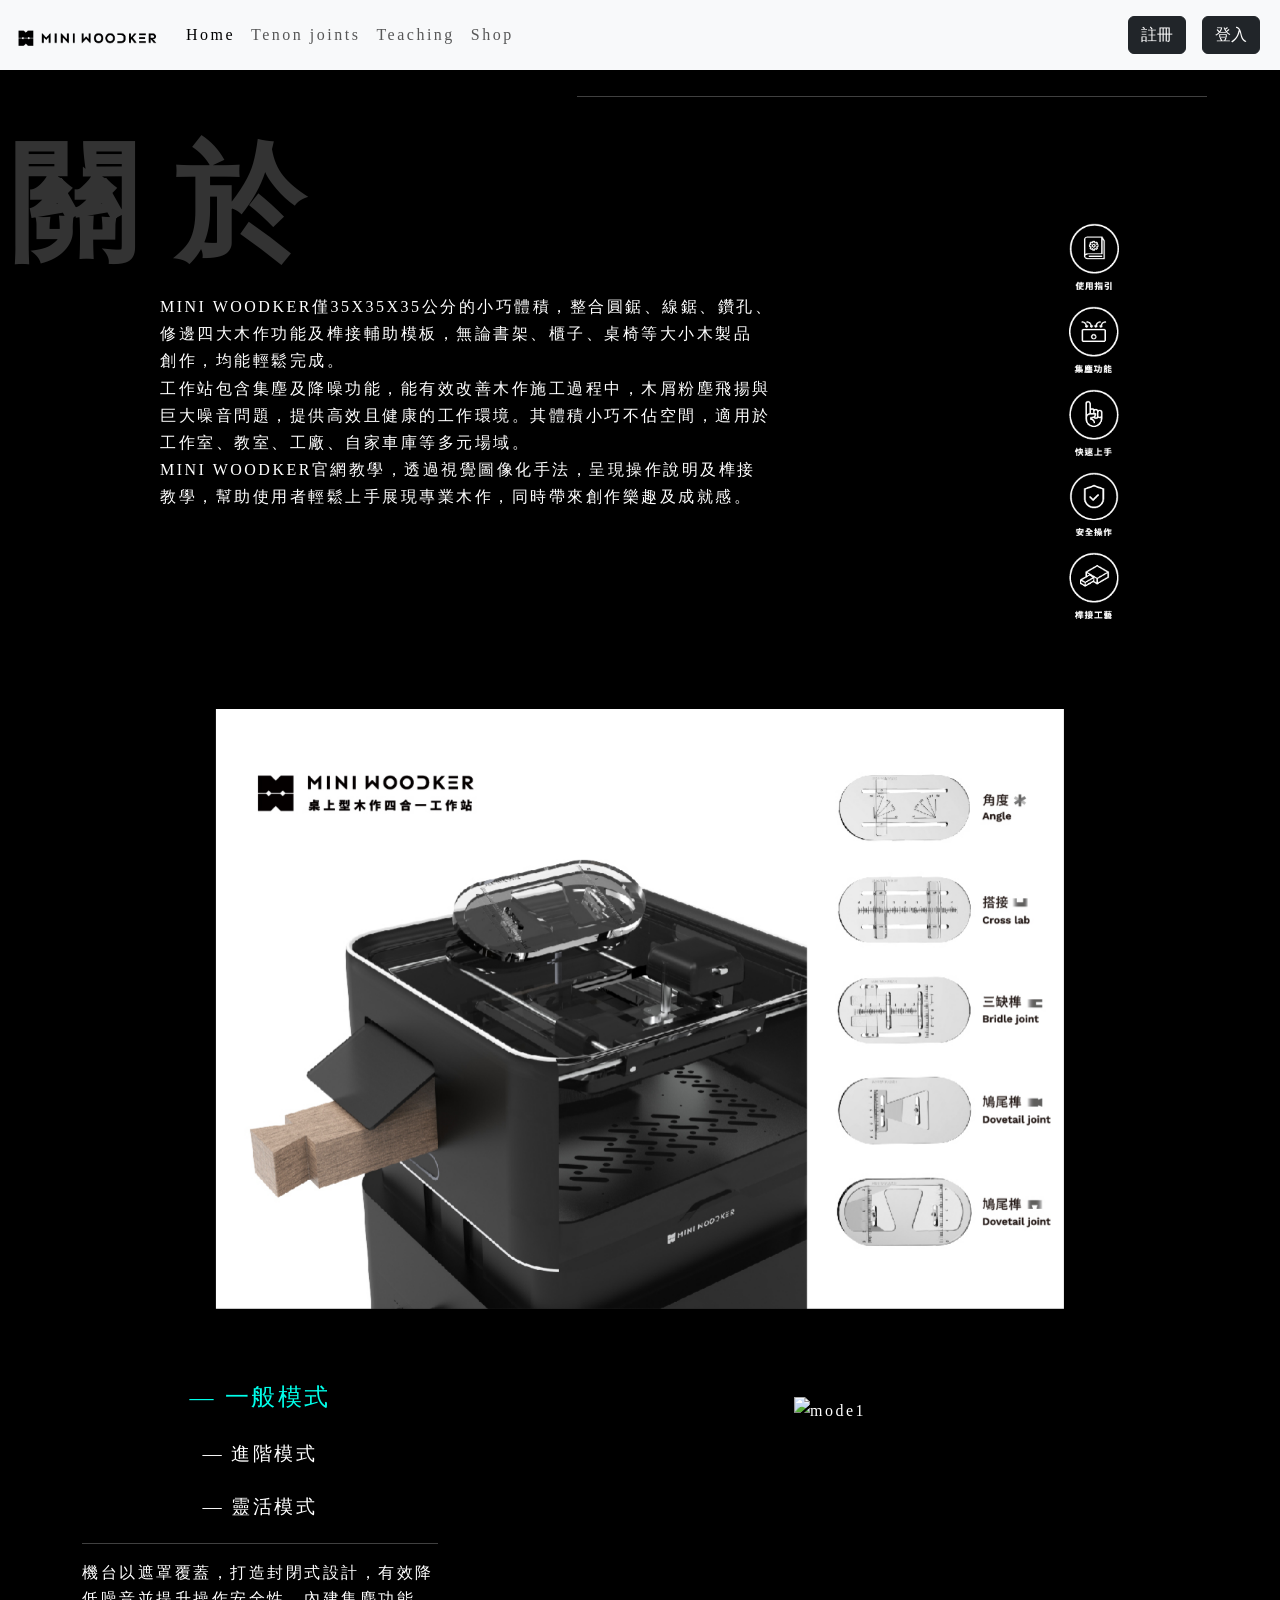
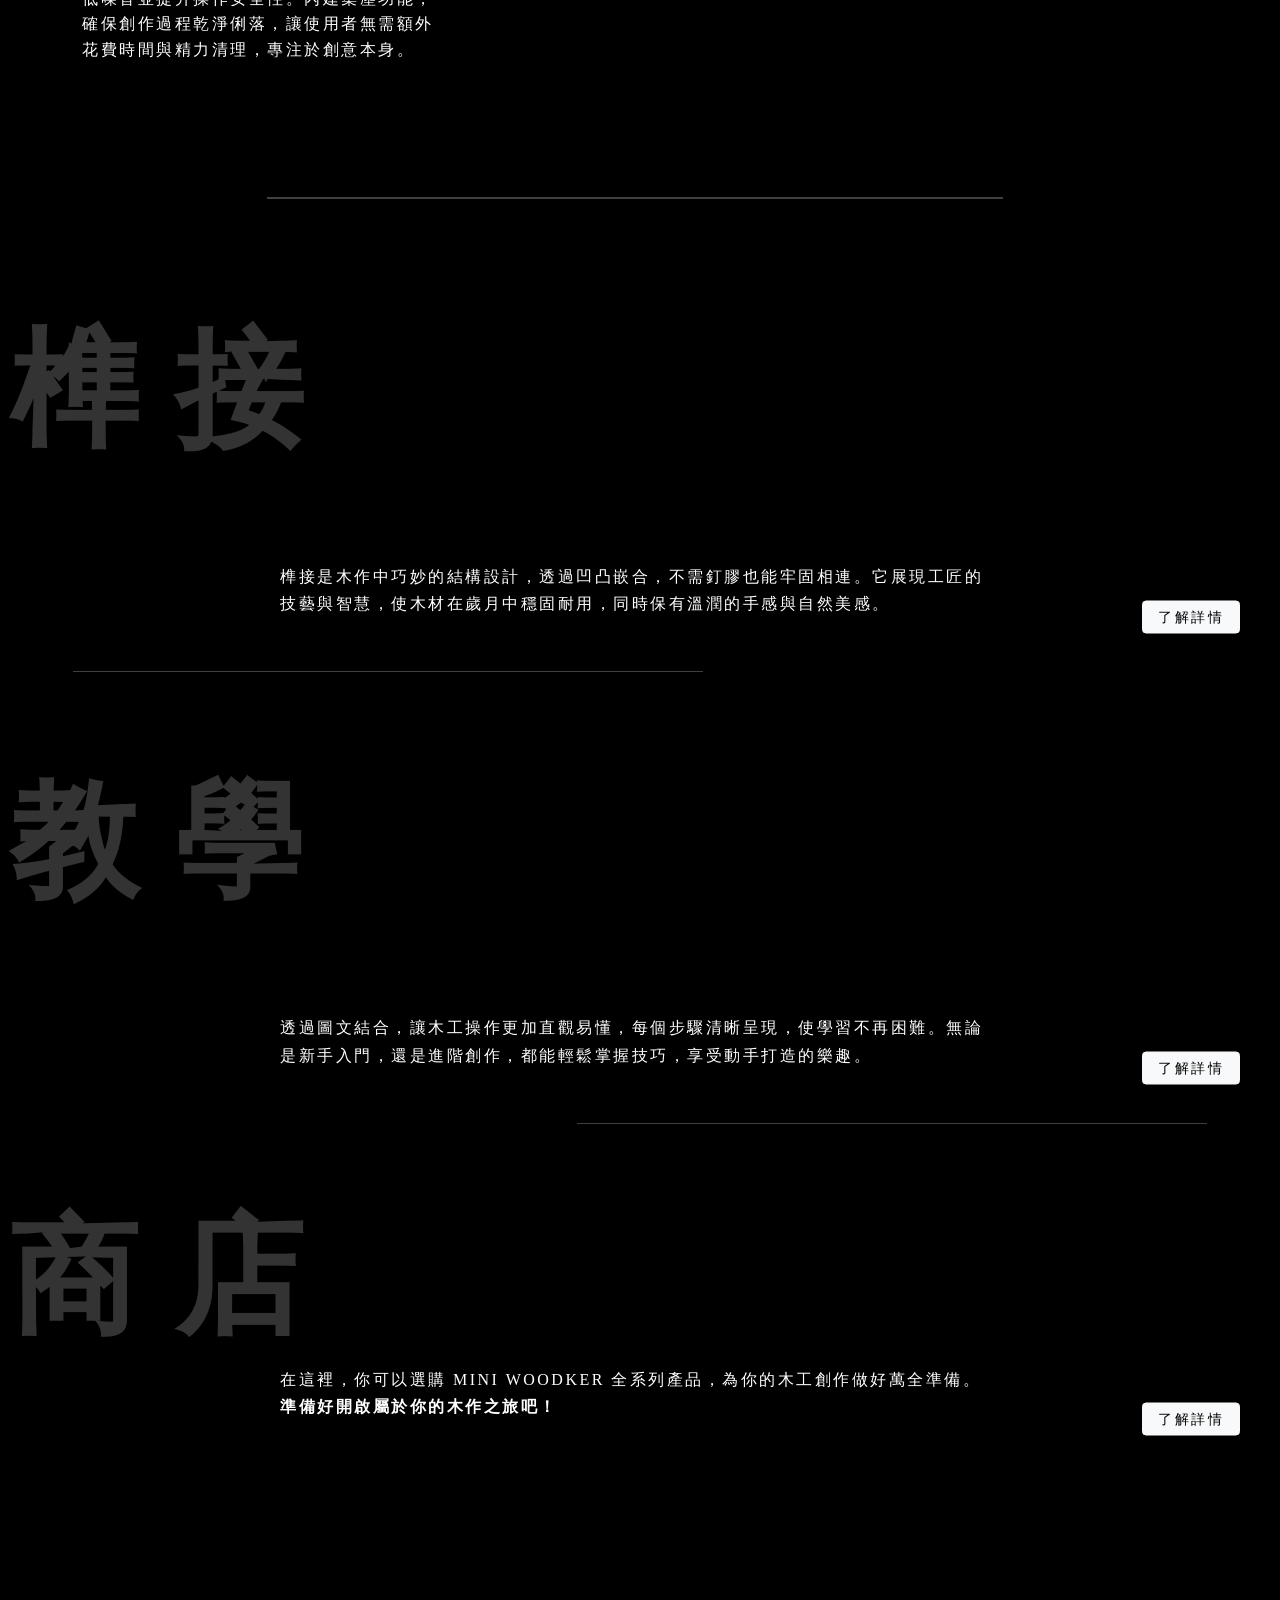
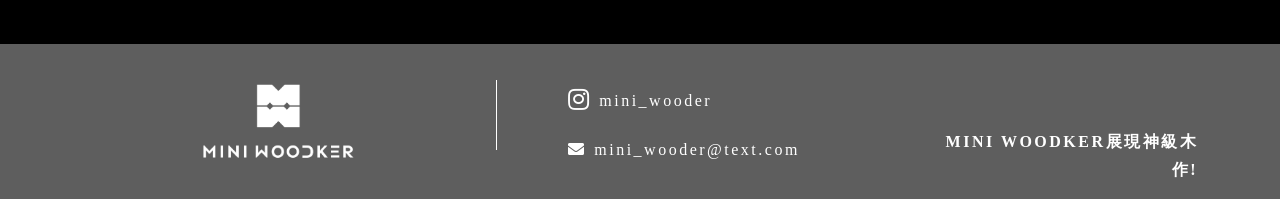
==== index.html @ f9576764 "new projects" ====
<!DOCTYPE html>
<html lang="en">

<head>
  <meta charset="UTF-8" />
  <meta name="viewport" content="width=device-width, initial-scale=1.0" />
  <title>MINI WOODKER</title>
 
  <link rel="stylesheet" href="css/bootstrap.min.css" />
  <link rel="stylesheet" href="css/all.min.css">
  <link rel="stylesheet" href="https://cdnjs.cloudflare.com/ajax/libs/font-awesome/5.15.4/css/all.min.css">
  <link rel="stylesheet" href="css/mw.css">
  <style>
    body {
     
      margin: 0;
      padding: 0;
      background-color: #000;
      color: #fff;
      letter-spacing: 2.5px;
      line-height: 1.7;
    }
    p {
    letter-spacing: 2.5px;
    line-height: 1.7;
    }

    .one-section .img {
      margin-left: 50%;
      transform: translateX(-50%);
}
    .about-section {
      position: relative;
      padding: 10px 10px;
      overflow: hidden;
    }

 
    .about-section .big-title {
      font-size: 8rem;
      font-weight: bold;
      color: rgba(255, 255, 255, 0.2);
      position: absolute;
      top: 10px;
      left: 10px;
      pointer-events: none;
      user-select: none;
    }

    .about-content {
      position: relative;
      z-index: 1;
      width: 1200px;
      margin: 2rem auto 0 auto;
    }

    .about-content p {
      line-height: 1.7;
      font-size: 1rem;
      margin-top: 6rem;
      letter-spacing: 2.5px;
      margin-bottom: 1rem;
      max-width: 1000px;
    }

    #carouselExampleFade {
      width:100%;

      max-width: 1000px;

      margin: 0 auto;

    }

    #carouselExampleFade .carousel-item {
      height: 600px;

    }

    #carouselExampleFade .carousel-item img {
      width: 100%;
      height: 100%;
      object-fit: contain;
 
    }


    .carousel-control-prev-icon,
    .carousel-control-next-icon {
      width: 30px;
      height: 30px;
    }

    .mode-menu ul {
      list-style: none;
      padding: 0;
      margin: 0;
    }

    .mode-menu li {
      margin: 20px 0;
      cursor: pointer;
      font-size: 1.2rem;
    }

    .mode-menu li:hover,
    .mode-menu li.active {
      color: #00ffea;
      font-size: 1.5rem;
    }

    .mode-content {
        position: relative;
      }

    .mode-content .mode-li-2 {
      position: absolute;
      bottom: 58px;
      right: 195px;
      width: 100%;
      margin: 0;
      border: 1px solid #fff;
    }

    .mode-content {
      flex: 1;
      padding: 40px;
      display: flex;
      flex-direction: column;
      align-items: center;
      justify-content: center;
    }

    .mode-image {
      height: 400px;
      object-fit: cover;
      margin-bottom: 20px;
    }

    .mode-text {
      bottom: 80px;
      max-width: 600px;
      text-align: center;
      line-height: 1.6;
      font-size: 1rem;
    }

    .about-section {
    margin-bottom: 0; 
    }

      .about-section + .about-section {
          margin-top: -600px; 
      }

      @media (min-width: 577px) and (max-width: 991px) {
  .big-title {
    font-size: 6rem;
    top: 30px;
    left: 30px;
  }
  .about-content p {
    font-size: 1rem;
    margin-top: 4rem;
  }
  #carouselExampleFade {
    width: 80%;
  }
  .mode-content {
    padding: 30px;
  }
}


@media (max-width: 576px) {
  .big-title {
    font-size: 4rem;
    top: 20px;
    left: 20px;
  }
  .about-content p {
    font-size: 0.9rem;
    margin-top: 2rem;
  }
  #carouselExampleFade {
    width: 90%;
  }
  .mode-content {
    padding: 20px;
  }
}
  </style>
</head>

  <body>
    <nav class="navbar navbar-expand-lg bg-light">
      <div class="container-fluid">
        <a class="navbar-brand" href="#">
          <img src="img/logo-01.png" alt="Bootstrap" width="150" height="28" />
        </a>
        <button class="navbar-toggler" type="button" data-bs-toggle="collapse" data-bs-target="#navbarNav"
          aria-controls="navbarNav" aria-expanded="false" aria-label="Toggle navigation">
          <span class="navbar-toggler-icon"></span>
        </button>
        <div class="collapse navbar-collapse" id="navbarNav">
          <ul class="navbar-nav">
            <li class="nav-item">
              <a class="nav-link active" aria-current="page" href="miniwoodker_home.html">Home</a>
            </li>
            <li class="nav-item">
              <a class="nav-link text-nowrap" href="miniwoodker_tenonjoints.html">Tenon joints</a>
            </li>
            <li class="nav-item">
              <a class="nav-link" href="miniwoodker_teaching.html">Teaching</a>
            </li>
            <li class="nav-item">
              <a class="nav-link" href="miniwoodker_shop.html">Shop</a>
            </li>
            <li class="nav-item d-none" id="show_user">
              <a class="nav-link" href="miniwoodker_users.html">Account</a>
            </li>
          </ul>

          <div class="d-flex justify-content-lg-end ms-auto">
            <div class="d-inline d-none" id="show_login_name">
              <span class="text-dark me-3" id="welcome_user"> XXX </span>
              <span class="text-dark me-3" id="welcome_user"> [會員] </span>
              <span class="text-dark me-3"> welcome </span>
            </div>
          </div>
          <button class="btn btn-dark m-2" data-bs-toggle="modal" data-bs-target="#register_Modal" id="register_btn">
            註冊
          </button>
          <button class="btn btn-dark m-2" data-bs-toggle="modal" data-bs-target="#login_Modal" id="login_btn">
            登入
          </button>
          <a href="miniwoodker_car.html">
            <img src="img/shopcar.png" alt="" id="cart_btn" height="25" class="d-none m-2" />
          </a>
          <button class="btn btn-dark m-2 d-none" data-bs-toggle="modal" data-bs-target="#login_Modal" id="logout_btn">
            登出
          </button>
        </div>
      </div>
      </div>
    </nav>

    <div class="modal fade text-dark" id="register_Modal" tabindex="-1" aria-labelledby="exampleModalLabel" aria-hidden="true">
      <div class="modal-dialog    modal-lg  ">
        <div class="modal-content">
          <div class="modal-header">
            <h1 class="modal-title fs-20 ms-auto " id="exampleModalLabel"> 會員註冊 </h1>
            <button type="button" class="btn-close" data-bs-dismiss="modal" aria-label="Close"></button>
          </div>
          <div class="modal-body">

            <div class="row">

              <div class="col-6">
                <div class=" d-flex flex-column h-100  ">
                  <h5 class="mt-4">1.真實資訊 ，誠信註冊</h5>
                  <p class="ms-3">
                    為確保您能順利使用所有會員服務，請提供真實且完整的個人資料。您的帳戶資訊將僅用於本平台服務，不會外洩。
                  </p>
                  <h5 class="mt-4">2.保護帳號安全</h5>
                  <p class="ms-3">
                    請妥善保管您的帳號和密碼，避免與他人共享。若發現帳號異常或有未授權的活動，請立即與我們聯繫。
                  </p>
                  <h5 class="mt-4">3.遵守平台規範</h5>
                  <p class="ms-3">
                    註冊會員後，請遵守平台使用條款及社群規範。禁止發布違法、侵權或不當的內容，共同維護良好的網路環境。
                  </p>
                  <h5 class="mt-4">4.積極參與 ，共同成長</h5>
                  <p class="ms-3">
                    我們鼓勵會員積極參與平台活動，分享寶貴的經驗與建議，與其他會員共同成長，營造活躍且有益的社群。
                  </p>
                  <div class="form-check  form-switch mt-auto ">
                    <input type="checkbox" class="form-check-input " role="switch" id="check_term">
                    <label class="form-check-label " for="check_term"> 同意 </label>
                    <div class="   valid-feedback    " style=" width: 100%;  visibility: hidden"> "" </div>
                    <div class=" invalid-feedback    "> 未勾選會員條款 </div>
                  </div>
                </div>
              </div>

              <div class="col-6">
                <div class="mb-3">
                  <label class="form-label" for="reg_username"> 帳號 </label>
                  <input type="text" class="form-control  is-invalid" id="reg_username" name="reg_username"
                    placeholder="3~6個字數">
                  <div class="   valid-feedback " id="username_valid"> 帳號字數 符合 規定 </div>
                  <div class=" invalid-feedback " id="username_invalid"> 帳號字數 不符合 規定 </div>
                </div>

                <div class="mb-3">
                  <label class="form-label" for="reg_password"> 密碼 </label>
                  <input type="password" class="form-control  is-invalid" id="reg_password" name="reg_password"
                    placeholder="3~6個字數">
                  <div class="   valid-feedback "> 密碼 符合 規定 </div>
                  <div class=" invalid-feedback "> 密碼不符合規定 </div>
                </div>

                <div class="mb-3">
                  <label class="form-label" for="reg_repassword"> 確認密碼 </label>
                  <input type="password" class="form-control  is-invalid" id="reg_repassword" name="reg_repassword"
                    placeholder="3~6個字數">
                  <div class="   valid-feedback "> 密碼 符合 規定 </div>
                  <div class=" invalid-feedback "> 密碼不符合規定 </div>
                </div>

                <div class="mb-3">
                  <label class="form-label" for="reg_email"> e-mail </label>
                  <input type="email" class="form-control   is-invalid" id="reg_email" name="reg_email"
                    placeholder="3~8個字數">
                  <div class="   valid-feedback "> e-mail 符合 規定 </div>
                  <div class=" invalid-feedback "> e-mail不符合規定 </div>
                </div>

                <div class="mb-3">
                  <label class="form-label" for="reg_phone"> 電話 </label>
                  <input type="text" class="form-control is-invalid" id="reg_phone" name="reg_phone" />
                  <div class="valid-feedback">電話 符合 規定</div>
                  <div class="invalid-feedback">電話不符合規定</div>
                </div>

                <div class="mb-3">
                  <label class="form-label" for="select_city">縣市</label>
                  <select name="select_city" id="select_city" class="form-select form-select-lg">
                    <option value="" class="text-center" selected disabled>---選擇縣市名稱---</option>
                    <option value="">台中市</option>
                  </select>
                  <div class="valid-feedback">縣市選取正確</div>
                  <div class="invalid-feedback">請選擇縣市</div>
                </div>
                <div class="mb-3">
                  <label class="form-label" for="select_area">鄉鎮</label>
                  <select name="select_area" id="select_area" class="form-select form-select-lg">
                    <option value="" class="text-center " selected disabled>---選擇鄉鎮區名稱---</option>
                    <option value="">西屯區</option>
                  </select>
                  <div class="valid-feedback">鄉鎮選取正確</div>
                  <div class="invalid-feedback">請選擇鄉鎮</div>
                </div>
                <div class="mb-3">
                  <label class="form-label" for="reg_address">詳細地址</label>
                  <input type="text" id="reg_address" class="form-control" placeholder="X路X段X號......." value="">
                  <div class="valid-feedback">地址 符合 規定</div>
                  <div class="invalid-feedback">地址不符合規定</div>
                </div>

              </div>
            </div>


          </div>
          <div class="modal-footer">
            <button type="button" class="btn btn-secondary" data-bs-dismiss="modal"> 關閉 </button>
            <button type="button" class="btn btn-dark" id="reg_save_btn"> 儲存 </button>
          </div>
        </div>
      </div>
    </div>

    <div class="modal fade text-dark" id="login_Modal" tabindex="-1" aria-labelledby="exampleModalLabel" aria-hidden="true">
      <div class="modal-dialog">
        <div class="modal-content">
          <div class="modal-header">
            <h1 class="modal-title fs-5" id="exampleModalLabel">登入會員</h1>
            <button type="button" class="btn-close" data-bs-dismiss="modal" aria-label="Close"></button>
          </div>
          <div class="modal-body">
            <form id="login-form">
              <div class="mb-3">
                <label class="form-label" for="login_username"> 帳號 </label>
                <input type="text" class="form-control" id="login_username" name="login_username" />

                <div class="invalid-feedback">帳號「空白」</div>
              </div>

              <div class="mb-3">
                <label class="form-label" for="login_password"> 密碼 </label>
                <input type="password" class="form-control" id="login_password" name="login_password" />

                <div class="invalid-feedback">密碼「空白」</div>
              </div>
          </div>
          <div class="modal-footer">
            <button type="button" class="btn btn-light" data-bs-dismiss="modal">
              取消
            </button>
            <button type="button" class="btn btn-dark" id="login_save_btn">
              登入
            </button>
          </div>
          </form>
        </div>
      </div>
    </div>

    <div class="one-section">
      <img src="img/0227-05.png" class="w-100" alt="" style="
          object-fit: cover;
          display: block;
        
        " />
    </div>

    <section class="about-section">
      <hr style="margin-left: 45%; margin-right: 5%; border-top: 1px solid #fff;">
      <div class="big-title mt-3">關 於</div>

      <div class="about-content mt-5 mb-5">
        <div
          style="margin-top: 100px;margin-left: 10%; position: relative; display: flex; justify-content: space-between; align-items: start;" >
          <div style="width: 70%;">
            <p>
              MINI WOODKER僅35X35X35公分的小巧體積，整合圓鋸、線鋸、鑽孔、<br>
              修邊四大木作功能及榫接輔助模板，無論書架、櫃子、桌椅等大小木製品<br>
              創作，均能輕鬆完成。<br>
              工作站包含集塵及降噪功能，能有效改善木作施工過程中，木屑粉塵飛揚與<br>
              巨大噪音問題，提供高效且健康的工作環境。其體積小巧不佔空間，適用於<br>
              工作室、教室、工廠、自家車庫等多元場域。<br>
              MINI WOODKER官網教學，透過視覺圖像化手法，呈現操作說明及榫接<br>
              教學，幫助使用者輕鬆上手展現專業木作，同時帶來創作樂趣及成就感。
            </p>
          </div>

          <div class="side-icons"
            style="width: 30%; display: flex; flex-direction: column; align-items: center; margin-left: 10%; margin-top: -2%;">
            <div class="icon-item mt-5 mb-3 " >
              <img src="img/icon1.png" alt="" style="width: 50px;">
            </div>
            <div class="icon-item  mb-3">
              <img src="img/icon2.png" alt="" style="width: 50px;">
            </div>
            <div class="icon-item mb-3">
              <img src="img/icon3.png" alt="" style="width: 50px;">
            </div>
            <div class="icon-item mb-3">
              <img src="img/icon4.png" alt="" style="width: 50px;">
            </div>
            <div class="icon-item mb-3">
              <img src="img/icon5.png" alt="" style="width: 50px;">
            </div>
          </div>
        </div>

      </div>
    </section>

      <div id="carouselExampleFade" class="carousel slide carousel-fade mt-3 mb-5" data-bs-ride="carousel">
        <div class="carousel-inner">
          <div class="carousel-item active" data-bs-interval="3000">
            <img src="img/p1.jpg" class="d-block w-100" alt="...">
          </div>
          <div class="carousel-item" data-bs-interval="3000">
            <img src="img/p2.jpg" class="d-block w-100" alt="...">
          </div>
          <div class="carousel-item" data-bs-interval="3000">
            <img src="img/p3.jpg" class="d-block w-100" alt="...">
          </div>
        </div>
        <button class="carousel-control-prev m-3" type="button" data-bs-target="#carouselExampleFade" data-bs-slide="prev">
          <span class="carousel-control-prev-icon" aria-hidden="true"></span>
          <span class="visually-hidden">Previous</span>
        </button>
        <button class="carousel-control-next m-3" type="button" data-bs-target="#carouselExampleFade" data-bs-slide="next">
          <span class="carousel-control-next-icon" aria-hidden="true"></span>
          <span class="visually-hidden">Next</span>
        </button>
      </div>

      <div class="container ">
        <div class="row">
          <div class="col-12 col-md-4">
            <div class="mode-menu text-center">
              <ul>
                <li data-index="0" class="active">— 一般模式</li>
                <li data-index="1">— 進階模式</li>
                <li data-index="2">— 靈活模式</li>
              </ul>
              <hr class="mode-li-1">
            </div>
              <p id="modeText" class="mode-text mt-3" style="text-align: left">
                機台以遮罩覆蓋，打造封閉式設計，有效降低噪音並提升操作安全性。內建集塵功能，確保創作過程乾淨俐落，讓使用者無需額外花費時間與精力清理，專注於創意本身。
              </p>
            </div>

          <div class="col-12 col-md-8">
            <div class="mode-content">
              <img id="modeImage" class="img-fluid mode-image" src="img/jt.png" alt="mode1" />
              <hr class="mode-li-2">
            </div>
          </div>
          </div>
        </div>
      </div>

      <section class="about-section">
        <div class="big-title mt-3">榫 接</div>
    
        <div class="about-content">
            <div style="margin-top: 200px; display: flex; justify-content: center;">
                <div style="width: 60%; text-align: left;">
                    <p>
                        榫接是木作中巧妙的結構設計，透過凹凸嵌合，不需釘膠也能牢固相連。它展現工匠的<br>
                        技藝與智慧，使木材在歲月中穩固耐用，同時保有溫潤的手感與自然美感。
                    </p>
                </div>
                <div style="position: absolute; right: 0; top: 90%; transform: translateY(-50%);">
                  <a
                    class="btn btn-light btn-sm"
                    style="padding: 5px 15px; font-size: 14px;"
                    href="miniwoodker_tenonjoints.html"
                  >
                    了解詳情
                  </a>
                </div>
            </div>
        </div>
        <hr style="margin-right: 45%; margin-left: 5%; margin-top: 3%; border-top: 1px solid #fff;">
    </section>

    <div style="height: 10px;"></div>

    <section class="about-section">
      <div class="big-title mt-3">教 學</div>
  
      <div class="about-content">
          <div style="margin-top: 200px;  display: flex; justify-content: center;">
              <div style="width: 60%; text-align: left;">
                  <p>
                    透過圖文結合，讓木工操作更加直觀易懂，每個步驟清晰呈現，使學習不再困難。無論<br>
                    是新手入門，還是進階創作，都能輕鬆掌握技巧，享受動手打造的樂趣。<br>  
                    
                  </p>
              </div>
              <div style="position: absolute; right: 0; top: 90%; transform: translateY(-50%);">
                <a
                  class="btn btn-light btn-sm"
                  style="padding: 5px 15px; font-size: 14px;"
                  href="miniwoodker_teaching.html"
                >
                  了解詳情
                </a>
              </div>
          </div>
      </div>
      <hr style="margin-left: 45%; margin-right: 5%; margin-top: 3%; border-top: 1px solid #fff;">
  </section>
  <div style="height: 10px;"></div>

  <section class="about-section">
    <div class="big-title">商 店</div>

    <div class="about-content ">
        <div style="margin-top: 100px; display: flex; justify-content: center;">
            <div style="width: 60%; text-align: left;">
                <p>
                  在這裡，你可以選購 MINI WOODKER 全系列產品，為你的木工創作做好萬全準備。<br>
    
                  <strong>準備好開啟屬於你的木作之旅吧！</strong>
                </p>
                
            </div>
            <div style="position: absolute; right: 0; top: 90%; transform: translateY(-50%);">
              <a
                class="btn btn-light btn-sm"
                style="padding: 5px 15px; font-size: 14px;"
                href="miniwoodker_shop.html"
              >
                了解詳情
              </a>
            </div>
        </div>
    </div>  
</section>
<div style="height: 150px;"></div>

<footer class="py-3 mt-5" style="background-color: #5e5e5e; ">
  <div class="container">
    <div class="row align-items-center text-white">

      <div class="col-md-3 d-flex align-items-center justify-content-center" >
    
        <img src="img/logo-04.png" alt="MINI WOODKER" style="height: 100px; margin-left: 50%;" />
      </div>

      <div class="col-md-6 d-flex justify-content-center align-items-start">
        <div style="border-left: 1px solid #fff; height: 70px; margin: 0 1rem; "></div>

        <div style="display: flex; flex-direction: column; gap: 15px; margin-left: 10%;"> 

            <div class="d-flex align-items-center">
                <a href="https://www.instagram.com/mini_woodker/" style="color: white; text-decoration: none; font-size: 24px;">
                    <i class="fab fa-instagram me-2"></i>
                </a>
                <span>mini_wooder</span>
            </div>
    
            <div class="d-flex align-items-center">
                <i class="fa fa-envelope me-2"></i>
                <span>mini_wooder@text.com</span>
            </div>
        </div>

      </div>

      <div class="col-md-3 text-end fw-bold" style="margin-top: 6%;">
        MINI WOODKER展現神級木作!
      </div>
    </div>
  </div>
</footer>

      <script src="js/bootstrap.bundle.min.js"></script>
      <script src="js/jquery-3.7.1.min.js"></script>
      <script src="js/CityCountyData.json"></script>
      <script src="https://cdn.jsdelivr.net/npm/sweetalert2@11"></script>

      <script>
        var city;
        var select_city = false;
        var select_area = false;

        var boolean_reg_username = false;
        var boolean_reg_password = false;
        var boolean_reg_repassword = false;
        var boolean_reg_email = false;
        var boolean_reg_phone = false;
        var boolean_reg_address = false;
        var boolean_check_term = false;
        var boolean_login_username = false;
        var boolean_login_password = false;

        const modes = [
          {
            image: "img/yb.png",
            text: "機台以遮罩覆蓋，打造封閉式設計，有效降低噪音並提升操作安全性。內建集塵功能，確保創作過程乾淨俐落，讓使用者無需額外花費時間與精力清理，專注於創意本身。"
          },
          {
            image: "img/zj.png",
            text: "在一般模式下移除遮罩，為有經驗的使用者提供更開放的操作空間，挑戰更高難度的創作，讓技術與創意發揮更大的自由度。"
          },
          {
            image: "img/lh.png",
            text: "可將四款機具從主機上方拆解，獨立運作，提升操作靈活性，讓使用者根據需求自由調整，創作更加靈活自如。"
          }
        ];

        const menuItems = document.querySelectorAll(".mode-menu li");
        const modeImage = document.getElementById("modeImage");
        const modeText = document.getElementById("modeText");

        menuItems.forEach((li) => {
          li.addEventListener("click", () => {
            menuItems.forEach(item => item.classList.remove("active"));
            li.classList.add("active");

            const index = parseInt(li.dataset.index, 10);
            modeImage.src = modes[index].image;
            modeText.textContent = modes[index].text;
          });
        });

        $(function () {
          if (!getCookie("UID")) {
            $("#login_Modal").modal("hide");
          } else {
          }

          if (getCookie("UID")) {
            var json_data = {};

            json_data["UID"] = getCookie("UID");

            $.ajax({
              type: "POST",
              url: "member_control_API_v1.php?action=checkUID",
              data: JSON.stringify(json_data),

              dataType: "json",

              success: checkUID_showdata,
              error: function () {
                Swal.fire({
                  title: "UID之API有問題!",
                  confirmButtonText: "確認",
                  confirmButtonColor: "#000000",
                  icon: "error"
                });
              },
            });
          } else {
            Swal.fire({
              title: "請先登入會員!",
              confirmButtonText: "確認",
              confirmButtonColor: "#000000",
              allowOutsideClick: false,
            });
          }

          $.ajax({
            type: "GET",
            url: "js/CityCountyData.json",
            dataType: "json",
            async: false,
            success: function (data) {
              city = data;
            },
            error: function () {
              console.log("error--js/CityCountyData.json");
            },
          });

          $("#select_city").empty();
          $("#select_city").append(
            `   <option     value=" 0 "       selected     disabled    >   -- 請選擇縣市 --   </option>  `
          );
          $("#select_area").empty();
          $("#select_area").append(
            `   <option     value=" 0 "       selected     disabled    >   -- 請選擇鄉鎮 --   </option>  `
          );

          city.forEach(function (item) {
            var strHtml = `   <option     value="${item.CityName}"    >      ${item.CityName}       </option> `;

            $("#select_city").append(strHtml);
          });

          $("#select_city").change(function () {
            select_city = $(this).val();

            city.forEach(function (item) {
              if (item.CityName == select_city) {

                $("#select_area").empty();

                $("#select_area").append(
                  `<option     value=" 0 "       selected     disabled    >   -- 請選擇鄉鎮 --   </option> `
                );

                item.AreaList.forEach(function (item_2) {

                  var strhtml = `   <option     value=" ${item_2.AreaName} "  >    ${item_2.AreaName}   </option>   `;
                  $("#select_area").append(strhtml);
                });
              }
            });
          });

          $("#reg_username").bind("input propertychange", function () {
            if ($(this).val().length > 2 && $(this).val().length < 7) {

              var json_data = {};

              json_data["user_Name"] = $("#reg_username").val();

              console.log(JSON.stringify(json_data));

              $.ajax({
                type: "POST",
                url: "member_control_API_v1.php?action=checkNAME",
                data: JSON.stringify(json_data),

                dataType: "json",

                success: checkNAME_showdata,
                error: function () {
                  Swal.fire({
                    title: "註冊帳號API有問題!",
                    confirmButtonText: "確認",
                    icon: "error",
                    confirmButtonColor: "#000000",
                  });
                },
              });
            } else {
              $(this).removeClass("is-valid");
              $(this).addClass("is-invalid");

              boolean_reg_username = false;

              $("#username_invalid").text("帳號字數不符合規定");
            }
          });

          $("#reg_password").bind("input propertychange", function () {
            $("#reg_repassword").removeClass("is-valid");
            $("#reg_repassword").addClass("is-invalid");
            boolean_reg_repassword = false;

            if ($(this).val().length > 2 && $(this).val().length < 16) {
              $(this).removeClass("is-invalid");
              $(this).addClass("is-valid");

              boolean_reg_password = true;
            } else {
              $(this).removeClass("is-valid");
              $(this).addClass("is-invalid");

              boolean_reg_password = false;
            }
          });

          $("#reg_repassword").bind("input propertychange", function () {
            if (
              boolean_reg_password &&
              $(this).val() === $("#reg_password").val()
            ) {
              $(this).removeClass("is-invalid");
              $(this).addClass("is-valid");

              boolean_reg_repassword = true;
            } else {
              $(this).removeClass("is-valid");
              $(this).addClass("is-invalid");

              boolean_reg_repassword = false;
            }
          });

          $("#reg_email").bind("input propertychange", function () {
            if ($(this).val().length > 5 && $(this).val().length < 30) {
              $(this).removeClass("is-invalid");
              $(this).addClass("is-valid");

              boolean_reg_email = true;
            } else {
              $(this).removeClass("is-valid");
              $(this).addClass("is-invalid");

              boolean_reg_email = false;
            }
          });

          $("#reg_phone").bind("input propertychange", function () {
            if ($(this).val().length == 10) {
              $(this).removeClass("is-invalid");
              $(this).addClass("is-valid");

              boolean_reg_phone = true;
            } else {
              $(this).removeClass("is-valid");
              $(this).addClass("is-invalid");

              boolean_reg_phone = false;
            }
          });

          $(document).ready(function () {

            var city = $("#select_city").val();
            var area = $("#select_area").val();
            var detail = $("#reg_address").val();
            $("#select_city").change(function () {
              if (city !== "") {
                $("#select_city").removeClass("is-invalid").addClass("is-valid");
              }
            });
            $("#select_area").change(function () {
              if (area !== "") {
                $("#select_area").removeClass("is-invalid").addClass("is-valid");
              }
            });

            $("#reg_address").bind("input propertychange", function () {
              if ($("#reg_address").val() != "") {
                $("#reg_address").removeClass("is-invalid").addClass("is-valid");
              }
            });
          });

          $("#check_term").change(function () {
            console.log($(this).is(":checked"));

            if ($(this).is(":checked")) {
              $(this).next().text("同意");

              $(this).removeClass("is-invalid");
              $(this).addClass("is-valid");

              boolean_check_term = true;
            } else {
              $(this).next().text("不同意");

              $(this).removeClass("is-valid");
              $(this).addClass("is-invalid");

              boolean_check_term = false;
            }
          });

          $("#reg_save_btn").click(function () {
            if (
              boolean_reg_username &&
              boolean_reg_password &&
              boolean_reg_repassword &&
              boolean_reg_email &&
              boolean_reg_phone &&

              boolean_check_term
            ) {
              var json_data = {};

              json_data["user_Name"] = $("#reg_username").val();
              json_data["pass_Word"] = $("#reg_password").val();
              json_data["e_Mail"] = $("#reg_email").val();
              json_data["user_Phone"] = $("#reg_phone").val();
              json_data["user_Address"] = $("#select_city").val() + $("#select_city").val() + $("#reg_address").val();

              console.log(JSON.stringify(json_data));

              $.ajax({
                type: "POST",
                url: "member_control_API_v1.php?action=register",
                data: JSON.stringify(json_data),

                dataType: "json",

                success: reg_showdata,
                error: function () {
                  Swal.fire({
                    title: "註冊API有問題!",
                    confirmButtonText: "確認",
                    icon: "error",
                    confirmButtonColor: "#000000",
                  });
                }
              });
            } else {
              Swal.fire({
                title: "欄位格式內容有問題!",
                confirmButtonText: "確認",
                icon: "error",
                confirmButtonColor: "#000000",
              });
            }
          });

          $("#login_username").bind("input propertychange", function () {
            if ($(this).val().length > 0) {
              $(this).removeClass("is-invalid");

              boolean_login_username = true;
            } else {
              $(this).addClass("is-invalid");

              boolean_login_username = false;
            }
          });

          $("#login_password").bind("input propertychange", function () {
            if ($(this).val().length > 0) {
              $(this).removeClass("is-invalid");

              boolean_login_password = true;
            } else {
              $(this).addClass("is-invalid");

              boolean_login_password = false;
            }
          });

          $("#login_save_btn").click(function () {
            if (boolean_login_username && boolean_login_password) {
              var json_data = {};

              json_data["user_Name"] = $("#login_username").val();
              json_data["pass_Word"] = $("#login_password").val();

              console.log(JSON.stringify(json_data));

              $.ajax({
                type: "POST",
                url: "member_control_API_v1.php?action=login",
                data: JSON.stringify(json_data),

                dataType: "json",

                success: login_showdata,
                error: function () {
                  Swal.fire({
                    title: "登入API有問題!",
                    confirmButtonText: "確認",
                    icon: "error",
                    confirmButtonColor: "#000000",
                  });
                },
              });
            } else {
              Swal.fire({
                title: "欄位格式內容有問題!",
                confirmButtonText: "確認",
                icon: "error",
                confirmButtonColor: "#000000",
              });
            }
          });

          document.getElementById("login-form").addEventListener("submit", async function (e) {
            e.preventDefault();

            const userData = {
              username: document.getElementById("username").value,
              password: document.getElementById("password").value
            };

            const response = await fetch("member_control_API_v1.php?action=login", {
              method: "POST",
              headers: { "Content-Type": "application/json" },
              body: JSON.stringify(userData)
            });

            const result = await response.json();
            document.getElementById("message").innerText = result.message;

            if (result.state) {
              localStorage.setItem("user_data", JSON.stringify(result.login_data));
              if (result.login_data.role === "管理員") {
                window.location.href = "miniwoodker_admin.html";
              } else {
                window.location.href = "miniwoodker_home.html";
              }
            }
          });

          $("#logout_btn").click(function () {
            setCookie("UID", "", 7);
            location.href = "miniwoodker_home.html";
          });
        });

        function reg_showdata(data) {
          console.log(data);

          if (data.state) {
            Swal.fire({
              title: "註冊成功!",
              confirmButtonText: "確認",
              icon: "success",
              confirmButtonColor: "#000000",
              showConfirmButton: false
            }).then(() => {
              window.location.href = "miniwoodker_home.html";
            });
          } else {
            Swal.fire({
              title: "註冊失敗",
              confirmButtonText: "確認",
              icon: "error",
              confirmButtonColor: "#000000",
            });
          }
        }

        function login_showdata(data) {
          console.log(data);

          if (data.state) {
            Swal.fire({
              title: "登錄成功",
              confirmButtonText: "welcome",
              confirmButtonColor: "#000000",
            }).then((result) => {
              if (result.isConfirmed) {
                $("#loginModal").modal("hide");

                $("#show_login_name").removeClass("d-none");
                $("#welcome_user").text(data.login_data.Username);
                if (data.login_data.Level == 10) {
                  $("#level").text("[會員]");
                  location.href = "miniwoodker_home.html";
                } else {
                  $("#level").text("[管理者]");
                  location.href = "miniwoodker_admin.html";
                }

                $("#register_btn").addClass("d-none");
                $("#login_btn").addClass("d-none");
                $("#cart_btn").removeClass("d-none");
                $("#logout_btn").removeClass("d-none");

                $("#show_user").removeClass("d-none");

                setCookie("UID", data.login_data.UID, 7);
              }
            });
          } else {
            Swal.fire({
              title: "登入失敗",
              confirmButtonText: "確認",
              icon: "error",
              confirmButtonColor: "#000000",
            });
          }
        }

        function checkUID_showdata(data) {
          console.log(data);

          if (data.state) {

            $("#login_Modal").modal("hide");

            $("#show_login_name").removeClass("d-none");
            $("#welcome_user").text(data.login_data.Username);
            if (data.login_data.Level == 10) {
              $("#level").text("[會員])");
            } else {
              $("#level").text("[管理者]");
            }

            $("#register_btn").addClass("d-none");
            $("#login_btn").addClass("d-none");

            $("#cart_btn").removeClass("d-none");
            $("#logout_btn").removeClass("d-none");

            $("#show_user").removeClass("d-none");
          } else {
            Swal.fire({
              title: "請登入會員",
              confirmButtonText: "確認",
              icon: "error",
              confirmButtonColor: "#000000",
            });
          }
        }

        function checkNAME_showdata(data) {
          console.log(data);

          if (data.state) {
            $("#reg_username").removeClass("is-invalid");
            $("#reg_username").addClass("is-valid");

            boolean_reg_username = true;

            $("#username_valid").text("帳號未曾使用,可以申請註冊");
          } else {
            $("#reg_username").removeClass("is-valid");
            $("#reg_username").addClass("is-invalid");

            boolean_reg_username = false;

            $("#username_invalid").text("帳號已被註冊,不可以使用");
          }
        }

        function setCookie(cname, cvalue, exdays) {
          const d = new Date();
          d.setTime(d.getTime() + exdays * 24 * 60 * 60 * 1000);
          let expires = "expires=" + d.toUTCString();
          document.cookie = cname + "=" + cvalue + ";" + expires + ";path=/";
        }

        function getCookie(cname) {
          let name = cname + "=";
          let decodedCookie = decodeURIComponent(document.cookie);
          let ca = decodedCookie.split(";");
          for (let i = 0; i < ca.length; i++) {
            let c = ca[i];
            while (c.charAt(0) == " ") {
              c = c.substring(1);
            }
            if (c.indexOf(name) == 0) {
              return c.substring(name.length, c.length);
            }
          }
          return "";
        }

        function logout() {
          setCookie("UID", "", -1);
          $("#cart_btn").addClass("d-none");
          Swal.fire({
            title: "已登出",
            icon: "success",
            confirmButtonColor: "#000000",
            confirmButtonText: "確認"
          }).then((result) => {
            if (result.isConfirmed) {
              window.location.href = "miniwoodker_home.html";
            }
          });
        }
      </script>
  </body>

</html>
---- css/mw.css ----
@font-face {
    font-family: myFirstFont;
    src: url(../font/otf/TW/GenSekiGothic2TW-L.otf);
  }
  
  body {
    font-family: myFirstFont;
  }

body, p {
    letter-spacing: 2.5px;
    line-height: 1.7;
}

.text-content {
    letter-spacing: 2.5px;
    line-height: 1.7;
}
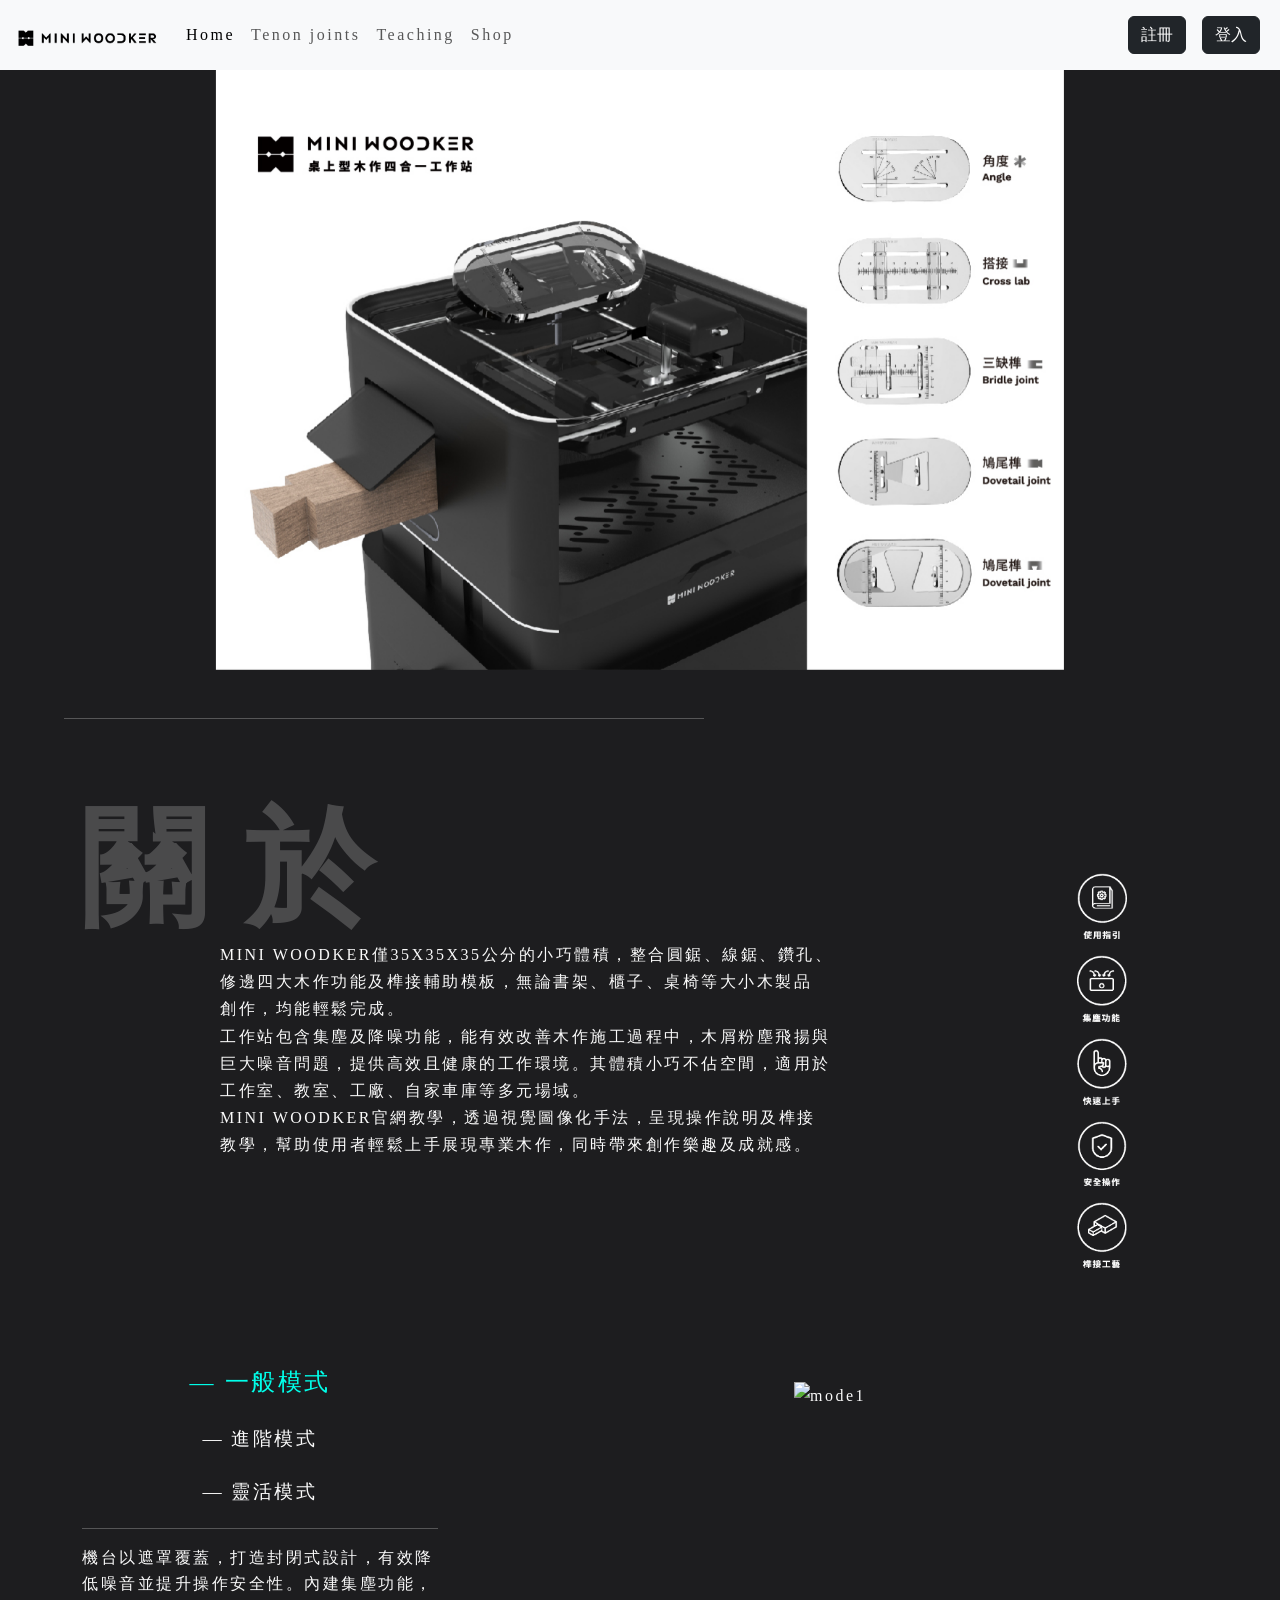
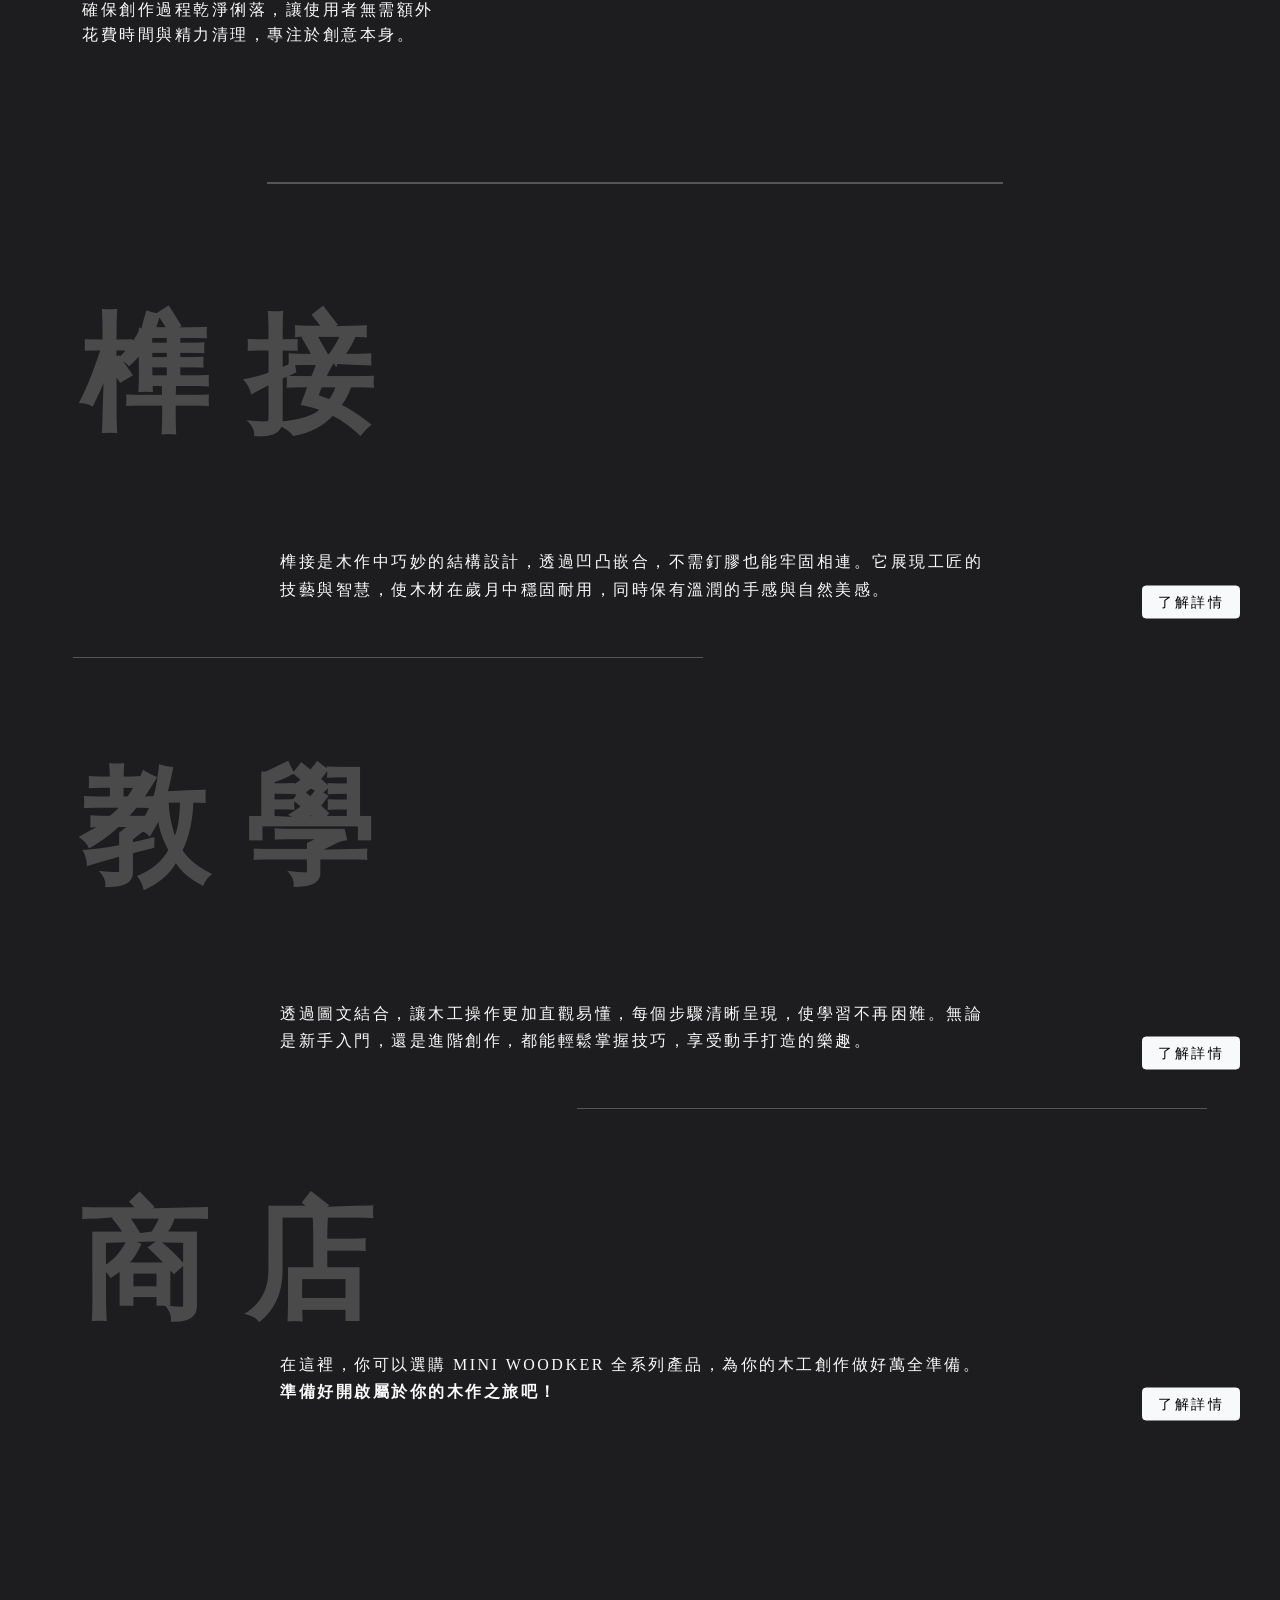
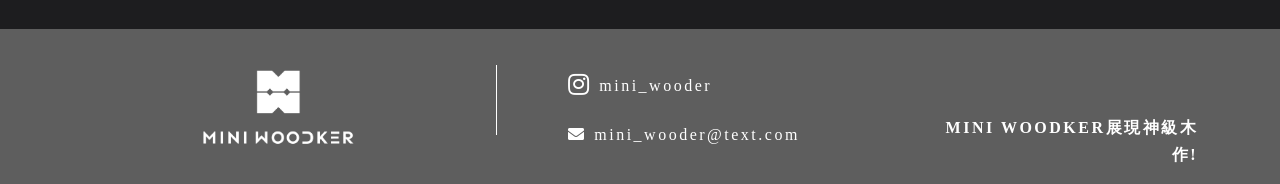
==== commit f1d64bda: "new projects" ====
--- a/index.html
+++ b/index.html
@@ -15,8 +15,8 @@
      
       margin: 0;
       padding: 0;
-      background-color: #000;
-      color: #fff;
+      background-color: #1D1D1F;
+      color: #FAFAFA;
       letter-spacing: 2.5px;
       line-height: 1.7;
     }
@@ -42,7 +42,7 @@
       color: rgba(255, 255, 255, 0.2);
       position: absolute;
       top: 10px;
-      left: 10px;
+      left: 80px;
       pointer-events: none;
       user-select: none;
     }
@@ -404,14 +404,36 @@
         
         " />
     </div>
-
+    
+      <div id="carouselExampleFade" class="carousel slide carousel-fade mb-5" data-bs-ride="carousel">
+        <div class="carousel-inner">
+          <div class="carousel-item active" data-bs-interval="3000">
+            <img src="img/p1.jpg" class="d-block w-100" alt="...">
+          </div>
+          <div class="carousel-item" data-bs-interval="3000">
+            <img src="img/p2.jpg" class="d-block w-100" alt="...">
+          </div>
+          <div class="carousel-item" data-bs-interval="3000">
+            <img src="img/p3.jpg" class="d-block w-100" alt="...">
+          </div>
+        </div>
+        <button class="carousel-control-prev m-3" type="button" data-bs-target="#carouselExampleFade" data-bs-slide="prev">
+          <span class="carousel-control-prev-icon" aria-hidden="true"></span>
+          <span class="visually-hidden">Previous</span>
+        </button>
+        <button class="carousel-control-next m-3" type="button" data-bs-target="#carouselExampleFade" data-bs-slide="next">
+          <span class="carousel-control-next-icon" aria-hidden="true"></span>
+          <span class="visually-hidden">Next</span>
+        </button>
+      </div>
+      <hr style="margin-right: 45%; margin-left: 5%; margin-top: 3%; border-top: 1px solid #fff;">
     <section class="about-section">
-      <hr style="margin-left: 45%; margin-right: 5%; border-top: 1px solid #fff;">
+
       <div class="big-title mt-3">關 於</div>
 
       <div class="about-content mt-5 mb-5">
         <div
-          style="margin-top: 100px;margin-left: 10%; position: relative; display: flex; justify-content: space-between; align-items: start;" >
+          style="margin-top: 100px;margin-left: 15%; position: relative; display: flex; justify-content: space-between; align-items: start;" >
           <div style="width: 70%;">
             <p>
               MINI WOODKER僅35X35X35公分的小巧體積，整合圓鋸、線鋸、鑽孔、<br>
@@ -448,27 +470,6 @@
       </div>
     </section>
 
-      <div id="carouselExampleFade" class="carousel slide carousel-fade mt-3 mb-5" data-bs-ride="carousel">
-        <div class="carousel-inner">
-          <div class="carousel-item active" data-bs-interval="3000">
-            <img src="img/p1.jpg" class="d-block w-100" alt="...">
-          </div>
-          <div class="carousel-item" data-bs-interval="3000">
-            <img src="img/p2.jpg" class="d-block w-100" alt="...">
-          </div>
-          <div class="carousel-item" data-bs-interval="3000">
-            <img src="img/p3.jpg" class="d-block w-100" alt="...">
-          </div>
-        </div>
-        <button class="carousel-control-prev m-3" type="button" data-bs-target="#carouselExampleFade" data-bs-slide="prev">
-          <span class="carousel-control-prev-icon" aria-hidden="true"></span>
-          <span class="visually-hidden">Previous</span>
-        </button>
-        <button class="carousel-control-next m-3" type="button" data-bs-target="#carouselExampleFade" data-bs-slide="next">
-          <span class="carousel-control-next-icon" aria-hidden="true"></span>
-          <span class="visually-hidden">Next</span>
-        </button>
-      </div>
 
       <div class="container ">
         <div class="row">
